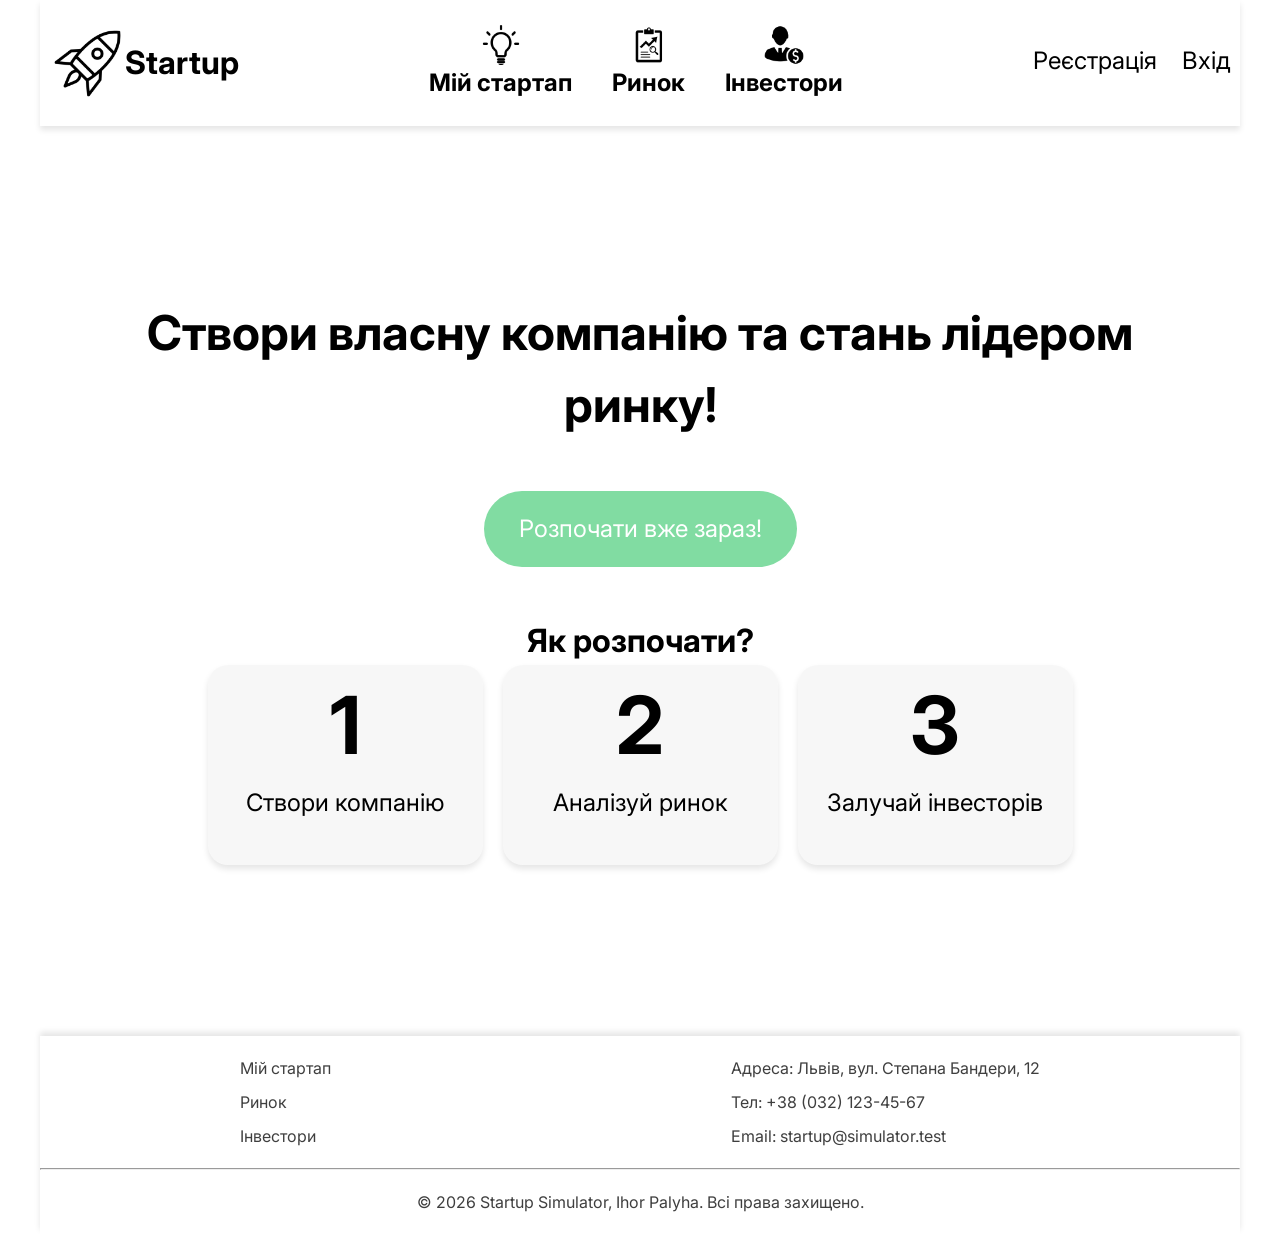
==== lab1/index.html @ cd6fad0e "lab1: add main page" ====
<!doctype html>
<html lang="en">
  <head>
    <meta charset="UTF-8" />
    <meta name="viewport" content="width=device-width, initial-scale=1.0" />
    <title>Startup</title>
    <link
      href="https://fonts.googleapis.com/css2?family=Inter:wght@300&display=swap"
      rel="stylesheet"
    />
    <link rel="stylesheet" href="src/css/clear.css" />
    <link rel="stylesheet" href="src/css/main.css" />
    <link rel="stylesheet" href="src/css/index.css" />
  </head>
  <body>
    <header class="header wrapper">
      <a href="#" class="header-main">
        <img class="header-logo" src="src/images/logo-icon.png" />
        <h1 class="header-text">Startup</h1>
      </a>

      <nav class="navigation">
        <ul class="navigation-list">
          <li>
            <a href="#" class="navigation-item">
              <img
                class="navigation-icon"
                src="src/images/startup-icon.png"
                alt="Мій стартап"
              />
              <h2 class="navigation-text">Мій стартап</h2>
            </a>
          </li>
          <li>
            <a href="#" class="navigation-item">
              <img
                class="navigation-icon"
                src="src/images/market-icon.png"
                alt="Ринок"
              />
              <h2 class="navigation-text">Ринок</h2>
            </a>
          </li>
          <li>
            <a href="#" class="navigation-item">
              <img
                class="navigation-icon"
                src="src/images/investor-icon.png"
                alt="Інвестори"
              />
              <h2 class="navigation-text">Інвестори</h2>
            </a>
          </li>
        </ul>
      </nav>

      <div class="auth">
        <a class="auth-item" href="#">Реєстрація</a>
        <a class="auth-item" href="#">Вхід</a>
      </div>
    </header>

    <main class="wrapper">
      <section id="main" class="main-section">
        <h3 class="main-text">
          Створи власну компанію та стань лідером ринку!
        </h3>
        <button class="button green">Розпочати вже зараз!</button>

        <div class="how-to-start">
          <h3 class="how-to-start-title">Як розпочати?</h3>
          <ul class="how-to-start-list">
            <li class="how-to-start-element">
              <h3 class="how-to-start-number">1</h3>
              <p class="how-to-start-text">Створи компанію</p>
            </li>
            <li class="how-to-start-element">
              <h3 class="how-to-start-number">2</h3>
              <p class="how-to-start-text">Аналізуй ринок</p>
            </li>
            <li class="how-to-start-element">
              <h3 class="how-to-start-number">3</h3>
              <p class="how-to-start-text">Залучай інвесторів</p>
            </li>
          </ul>
        </div>
      </section>
    </main>

    <footer class="footer wrapper">
      <div class="footer-content">
        <nav class="footer-navigation">
          <ul class="footer-navigation-list">
            <li class="footer-navigation-item">
              <a href="#">Мій стартап </a>
            </li>
            <li class="footer-navigation-item">
              <a href="#">Ринок </a>
            </li>
            <li class="footer-navigation-item">
              <a href="#">Інвестори </a>
            </li>
          </ul>
        </nav>
        <ul class="footer-address-list">
          <li>Адреса: Львів, вул. Степана Бандери, 12</li>
          <li>Тел: +38 (032) 123-45-67</li>
          <li>Email: startup@simulator.test</li>
        </ul>
      </div>
      <hr />
      <p class="footer-author">
        © 2026 Startup Simulator, Ihor Palyha. Всі права захищено.
      </p>
    </footer>
  </body>
</html>
---- lab1/src/css/clear.css ----
*,
*::before,
*::after {
    box-sizing: border-box;
    margin: 0;
    padding: 0;
}

html,
body {
    height: 100%;
}

body {
    min-height: 100vh;
    line-height: 1.5;
    font-family: 'Inter', 'Arial', sans-serif;
}

ul,
ol {
    list-style: none;
}

a {
    text-decoration: none;
    color: inherit;
}

img {
    max-width: 100%;
    display: block;
}

input,
textarea,
select {
    font: inherit;
    border: none;
    background: none;
}

button {
    font: inherit;
    cursor: pointer;
}
---- lab1/src/css/main.css ----
.wrapper {
    max-width: 1200px;
    margin: 0 auto;
}



.header {
    display: flex;
    justify-content: space-between;
    align-items: center;
    padding: 20px 10px;
    box-shadow: 0px 4px 6px rgba(0, 0, 0, 0.1);
}

.header-main {
    display: flex;
    align-items: center;
}

.header-logo {
    width: 75px;
    height: 75px;
}

.navigation-list {
    display: flex;
}

.navigation-item {
    display: grid;
    justify-items: center;
    border-radius: 40px;
    padding: 5px 20px;
    transition: background-color 0.3s;
}

.navigation-item:hover {
    background-color: #E9E9E9;
}

.navigation-icon {
    width: 40px;
    height: 40px;
}



.auth {
    display: flex;
    gap: 25px;
    font-size: 1.5em;
}

.auth-item {
    border-bottom: 5px solid transparent;
    transition: border-bottom-color 0.3s;
}

.auth-item:hover {
    border-bottom-color: #000000;
}


section {
    min-height: 90vh;
    margin: 50px 0px;
}


.footer {
    color: #3F3F3F;
    box-shadow: 0px -4px 6px rgba(0, 0, 0, 0.1);
}

.footer-content,
.footer-author {
    padding: 20px 0px;
}

.footer-content {
    display: flex;
    justify-content: space-around;
}

.footer-navigation-list,
.footer-address-list {
    display: grid;
    gap: 10px;
}


.footer-author {
    text-align: center;
}



.button {
    padding: 20px 35px;
    border: none;
    border-radius: 55px;
    color: white;
    font-size: 1.5em;
    transition: background-color 0.2s;
    background-color: #999999;
    width: fit-content;
}

.button:hover {
    background-color: #5C5C5C;
}

.button:active {
    background-color: #000000;
}



.button.green {
    background-color: #81DCA2;
}

.button.green:hover {
    background-color: #53A671;
}

.button.green:active {
    background-color: #2E6A44;
}



.button.red {
    background-color: #FF7A7A;
}

.button.red:hover {
    background-color: #FF4A4A;
}

.button.red:active {
    background-color: #CC3333;
}
---- lab1/src/css/index.css ----
.main-section {
    display: flex;
    flex-direction: column;
    justify-content: center;
    align-items: center;
    gap: 50px;
}

.main-text {
    font-size: 3em;
    text-align: center;
    padding: 0px 5%;
}

.how-to-start-title {
    text-align: center;
    font-size: 2em;
}

.how-to-start-list {
    display: flex;
    justify-content: center;
    gap: 20px;
}

.how-to-start-element {
    background-color: rgba(0, 0, 0, 0.03);
    box-shadow: 0px 4px 6px rgba(0, 0, 0, 0.1);
    border-radius: 20px;
    width: 275px;
    height: 200px;
    text-align: center;
}

.how-to-start-number {
    font-size: 5rem;
}

.how-to-start-text {
    font-size: 1.5rem;
}
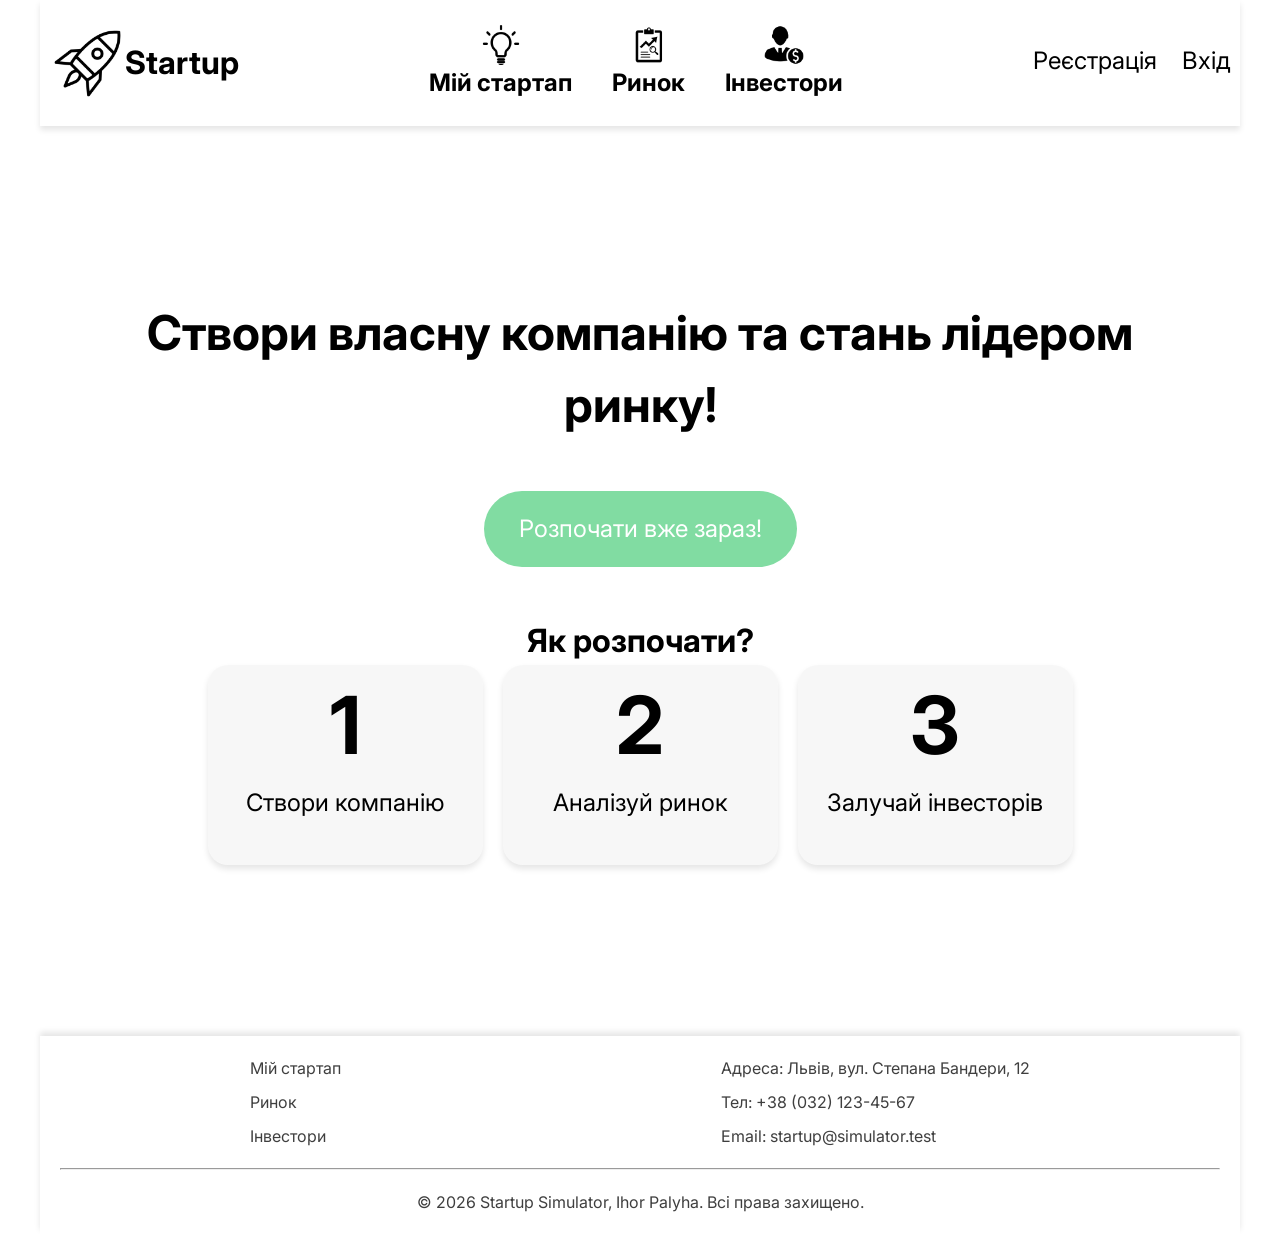
==== commit bdc01c4c: "lab1: add link to create-startup page" ====
--- a/lab1/index.html
+++ b/lab1/index.html
@@ -14,7 +14,7 @@
   </head>
   <body>
     <header class="header wrapper">
-      <a href="#" class="header-main">
+      <a href="index.html" class="header-main">
         <img class="header-logo" src="src/images/logo-icon.png" />
         <h1 class="header-text">Startup</h1>
       </a>
@@ -22,7 +22,7 @@
       <nav class="navigation">
         <ul class="navigation-list">
           <li>
-            <a href="#" class="navigation-item">
+            <a href="pages/my-startup.html" class="navigation-item">
               <img
                 class="navigation-icon"
                 src="src/images/startup-icon.png"
@@ -32,7 +32,7 @@
             </a>
           </li>
           <li>
-            <a href="#" class="navigation-item">
+            <a href="pages/market.html" class="navigation-item">
               <img
                 class="navigation-icon"
                 src="src/images/market-icon.png"
@@ -42,7 +42,7 @@
             </a>
           </li>
           <li>
-            <a href="#" class="navigation-item">
+            <a href="pages/investors.html" class="navigation-item">
               <img
                 class="navigation-icon"
                 src="src/images/investor-icon.png"
@@ -55,8 +55,8 @@
       </nav>
 
       <div class="auth">
-        <a class="auth-item" href="#">Реєстрація</a>
-        <a class="auth-item" href="#">Вхід</a>
+        <a class="auth-item" href="./pages/register.html">Реєстрація</a>
+        <a class="auth-item" href="./pages/login.html">Вхід</a>
       </div>
     </header>
 
@@ -65,7 +65,9 @@
         <h3 class="main-text">
           Створи власну компанію та стань лідером ринку!
         </h3>
-        <button class="button green">Розпочати вже зараз!</button>
+        <button class="button green">
+          <a href="pages/create-startup.html">Розпочати вже зараз!</a>
+        </button>
 
         <div class="how-to-start">
           <h3 class="how-to-start-title">Як розпочати?</h3>
@@ -92,13 +94,13 @@
         <nav class="footer-navigation">
           <ul class="footer-navigation-list">
             <li class="footer-navigation-item">
-              <a href="#">Мій стартап </a>
+              <a href="pages/my-startup.html">Мій стартап </a>
             </li>
             <li class="footer-navigation-item">
-              <a href="#">Ринок </a>
+              <a href="pages/market.html">Ринок </a>
             </li>
             <li class="footer-navigation-item">
-              <a href="#">Інвестори </a>
+              <a href="pages/investors.html">Інвестори </a>
             </li>
           </ul>
         </nav>
--- a/lab1/src/css/main.css
+++ b/lab1/src/css/main.css
@@ -1,6 +1,7 @@
 .wrapper {
     max-width: 1200px;
     margin: 0 auto;
+    padding: 0px 20px;
 }
 
 
@@ -141,4 +142,47 @@
 
 .button.red:active {
     background-color: #CC3333;
+}
+
+
+
+@media (max-width:900px) {
+
+    .header {
+        flex-direction: column;
+        justify-content: center;
+        gap: 30px;
+    }
+
+    .header-main {
+        justify-content: center;
+    }
+
+    .auth {
+        justify-content: center;
+    }
+
+}
+
+
+@media (max-width:475px) {
+
+    .header {
+        gap: 30px;
+    }
+
+    .navigation-list {
+        flex-direction: column;
+        gap: 10px;
+    }
+
+    .footer-content {
+        flex-direction: column;
+        gap: 30px;
+    }
+
+    .navigation-item {
+        display: flex;
+    }
+
 }
--- a/lab1/src/css/index.css
+++ b/lab1/src/css/index.css
@@ -19,6 +19,7 @@
 
 .how-to-start-list {
     display: flex;
+    flex-wrap: wrap;
     justify-content: center;
     gap: 20px;
 }
